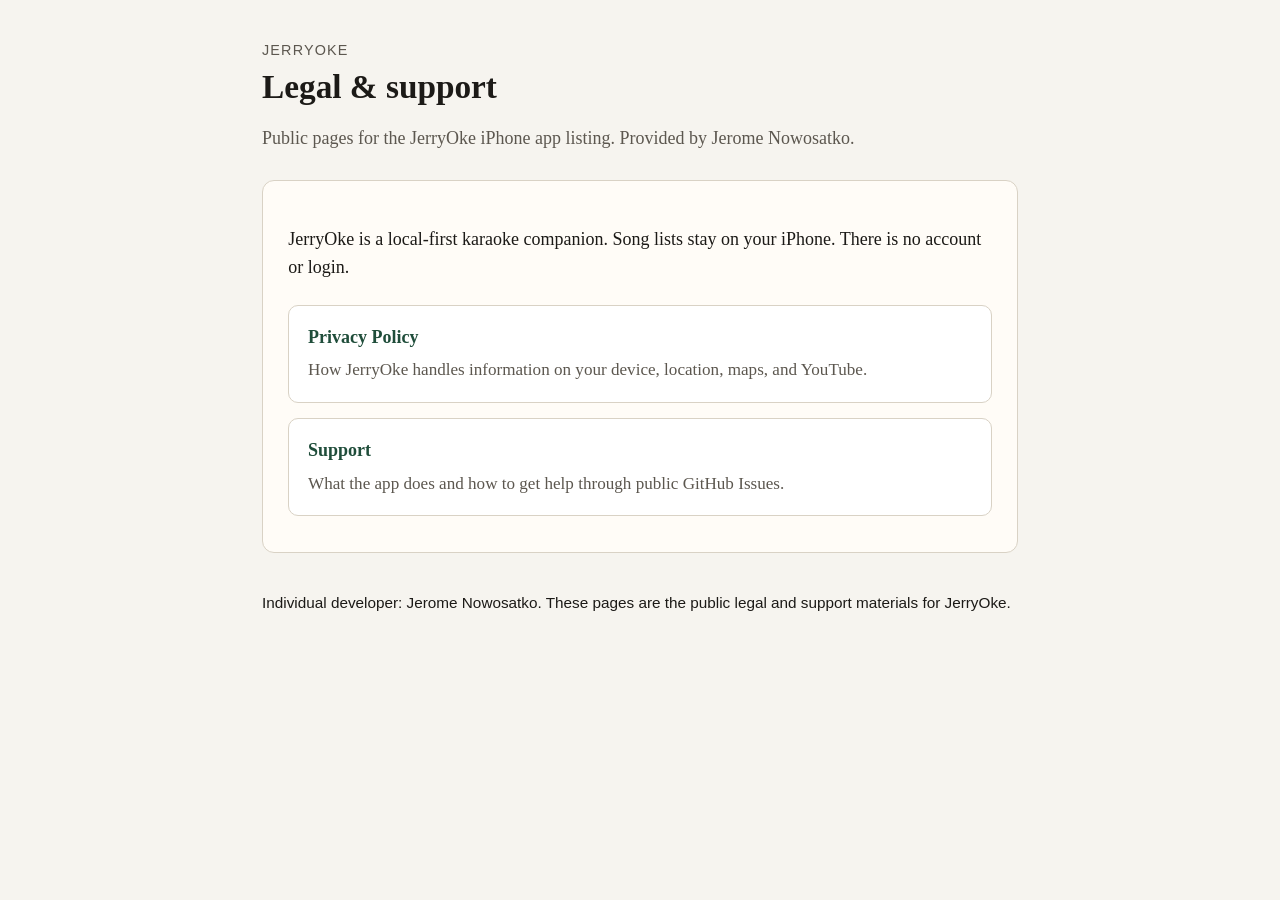
==== index.html @ f83140ce "Add public JerryOke privacy and support pages Publish App Store legal pages for Jerome Nowosatko: lo" ====
<!DOCTYPE html>
<html lang="en">
<head>
  <meta charset="utf-8">
  <meta name="viewport" content="width=device-width, initial-scale=1">
  <title>JerryOke — Legal &amp; Support</title>
  <meta name="description" content="Privacy policy and support pages for JerryOke, a local-first karaoke companion for iPhone.">
  <link rel="stylesheet" href="styles.css">
</head>
<body>
  <header>
    <a class="brand" href="index.html">JerryOke</a>
    <h1>Legal &amp; support</h1>
    <p class="lede">Public pages for the JerryOke iPhone app listing. Provided by Jerome Nowosatko.</p>
  </header>
  <main>
    <p>JerryOke is a local-first karaoke companion. Song lists stay on your iPhone. There is no account or login.</p>
    <div class="cards">
      <a class="card" href="privacy.html">
        <strong>Privacy Policy</strong>
        <span>How JerryOke handles information on your device, location, maps, and YouTube.</span>
      </a>
      <a class="card" href="support.html">
        <strong>Support</strong>
        <span>What the app does and how to get help through public GitHub Issues.</span>
      </a>
    </div>
  </main>
  <footer>
    <p>Individual developer: Jerome Nowosatko. These pages are the public legal and support materials for JerryOke.</p>
  </footer>
</body>
</html>
---- styles.css ----
:root {
  --bg: #f6f4ef;
  --paper: #fffcf7;
  --ink: #1c1a17;
  --muted: #5c574f;
  --line: #d9d2c5;
  --accent: #1f4d3a;
  --accent-hover: #163828;
  --focus: #0b6e4f;
}

* {
  box-sizing: border-box;
}

html {
  font-size: 112.5%;
}

body {
  margin: 0;
  color: var(--ink);
  background: var(--bg);
  font-family: "Iowan Old Style", "Palatino Linotype", Palatino, "Times New Roman", serif;
  line-height: 1.55;
}

header,
main,
footer {
  width: min(42rem, calc(100% - 2rem));
  margin-left: auto;
  margin-right: auto;
}

header {
  padding: 2rem 0 0.5rem;
}

main {
  background: var(--paper);
  border: 1px solid var(--line);
  border-radius: 12px;
  padding: 1.5rem 1.4rem 2rem;
}

footer {
  padding: 1.25rem 0 2.5rem;
  color: var(--muted);
  font-size: 0.85rem;
  font-family: -apple-system, BlinkMacSystemFont, "Segoe UI", sans-serif;
}

.brand {
  font-family: -apple-system, BlinkMacSystemFont, "Segoe UI", sans-serif;
  font-size: 0.8rem;
  letter-spacing: 0.08em;
  text-transform: uppercase;
  color: var(--muted);
  text-decoration: none;
}

h1 {
  margin: 0.2rem 0 0.75rem;
  font-size: 1.85rem;
  line-height: 1.2;
}

h2 {
  margin: 1.6rem 0 0.5rem;
  font-size: 1.15rem;
}

p,
li {
  color: var(--ink);
}

.lede,
.meta {
  color: var(--muted);
}

.meta {
  font-family: -apple-system, BlinkMacSystemFont, "Segoe UI", sans-serif;
  font-size: 0.9rem;
}

ul {
  padding-left: 1.2rem;
}

li + li {
  margin-top: 0.35rem;
}

a {
  color: var(--accent);
}

a:hover {
  color: var(--accent-hover);
}

nav.site {
  display: flex;
  flex-wrap: wrap;
  gap: 0.75rem 1.25rem;
  margin: 1rem 0 0;
  font-family: -apple-system, BlinkMacSystemFont, "Segoe UI", sans-serif;
}

.cards {
  display: grid;
  gap: 0.85rem;
  margin-top: 1.25rem;
}

.card {
  display: block;
  padding: 1rem 1.05rem;
  border: 1px solid var(--line);
  border-radius: 10px;
  text-decoration: none;
  color: inherit;
  background: #fff;
}

.card:hover {
  border-color: var(--accent);
}

.card strong {
  display: block;
  margin-bottom: 0.25rem;
  color: var(--accent);
}

.card span {
  color: var(--muted);
  font-size: 0.95rem;
}
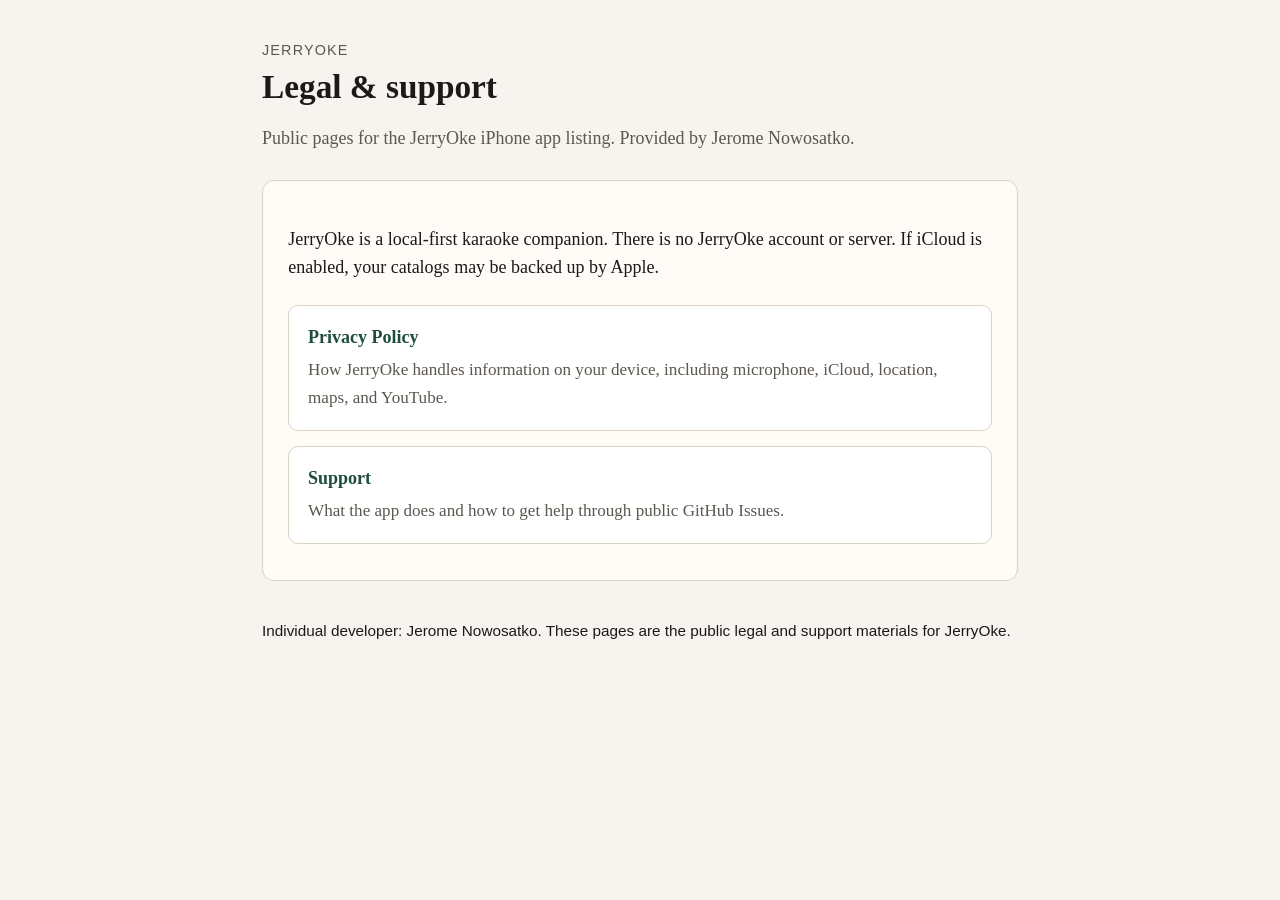
==== commit ade7a178: "Update JerryOke legal pages for version 1.1 Describe microphone use (ShazamKit, on-device coaching, " ====
--- a/index.html
+++ b/index.html
@@ -14,11 +14,11 @@
     <p class="lede">Public pages for the JerryOke iPhone app listing. Provided by Jerome Nowosatko.</p>
   </header>
   <main>
-    <p>JerryOke is a local-first karaoke companion. Song lists stay on your iPhone. There is no account or login.</p>
+    <p>JerryOke is a local-first karaoke companion. There is no JerryOke account or server. If iCloud is enabled, your catalogs may be backed up by Apple.</p>
     <div class="cards">
       <a class="card" href="privacy.html">
         <strong>Privacy Policy</strong>
-        <span>How JerryOke handles information on your device, location, maps, and YouTube.</span>
+        <span>How JerryOke handles information on your device, including microphone, iCloud, location, maps, and YouTube.</span>
       </a>
       <a class="card" href="support.html">
         <strong>Support</strong>
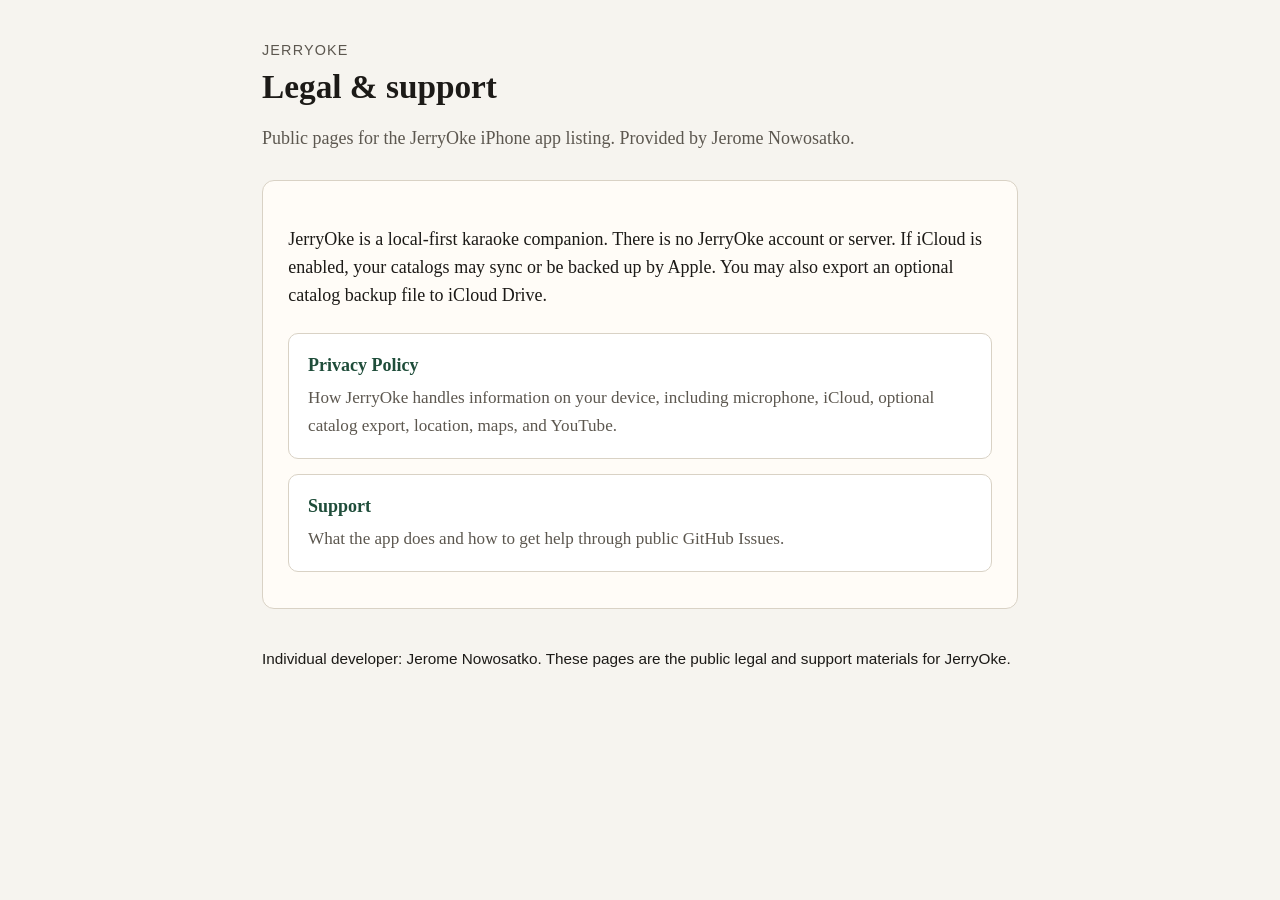
==== commit c507c49f: "Update legal pages for App Store 1.1 submission Describe Listen (ShazamKit) and on-device coaching a" ====
--- a/index.html
+++ b/index.html
@@ -14,11 +14,11 @@
     <p class="lede">Public pages for the JerryOke iPhone app listing. Provided by Jerome Nowosatko.</p>
   </header>
   <main>
-    <p>JerryOke is a local-first karaoke companion. There is no JerryOke account or server. If iCloud is enabled, your catalogs may be backed up by Apple.</p>
+    <p>JerryOke is a local-first karaoke companion. There is no JerryOke account or server. If iCloud is enabled, your catalogs may sync or be backed up by Apple. You may also export an optional catalog backup file to iCloud Drive.</p>
     <div class="cards">
       <a class="card" href="privacy.html">
         <strong>Privacy Policy</strong>
-        <span>How JerryOke handles information on your device, including microphone, iCloud, location, maps, and YouTube.</span>
+        <span>How JerryOke handles information on your device, including microphone, iCloud, optional catalog export, location, maps, and YouTube.</span>
       </a>
       <a class="card" href="support.html">
         <strong>Support</strong>
